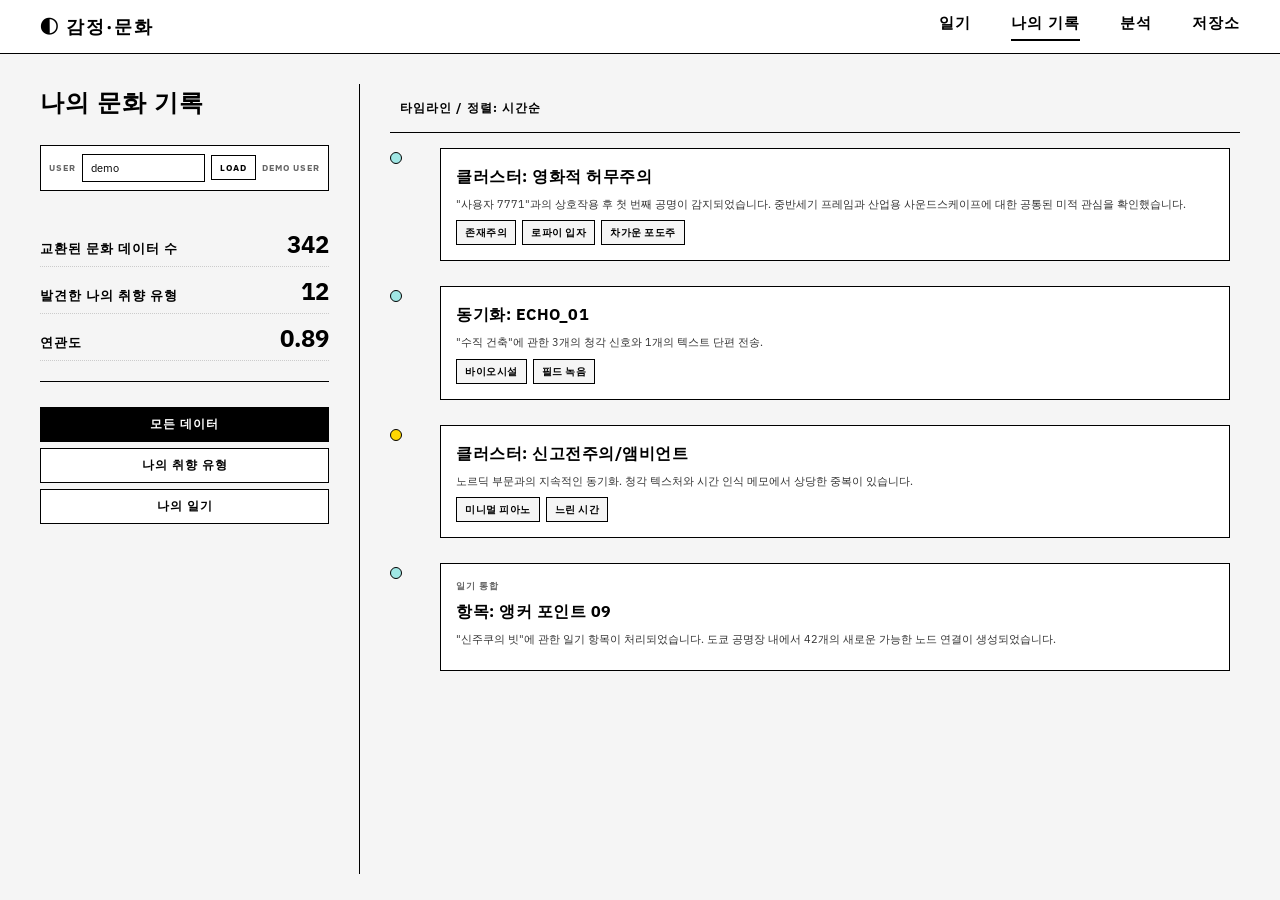
==== frontend/archive.html @ 01becde7 "배포" ====
<!DOCTYPE html>
<html lang="ko">
<head>
    <meta charset="UTF-8">
    <meta name="viewport" content="width=device-width, initial-scale=1.0">
    <title>아카이브 - 감정·문화 저널</title>
    <link href="https://fonts.googleapis.com/css2?family=IBM+Plex+Mono:wght@400;500;600&family=IBM+Plex+Sans:wght@400;500;600;700&display=swap" rel="stylesheet">
    <link rel="stylesheet" href="css/style.css">
    <link rel="stylesheet" href="css/archive.css">
</head>
<body>
    <!-- Header -->
    <header>
        <div class="header-title">◐ 감정·문화</div>
        <nav>
            <a href="index.html">일기</a>
            <a href="archive.html" class="active">나의 기록</a>
            <a href="discovery.html">분석</a>
            <a href="repository.html">저장소</a>
        </nav>
    </header>

    <!-- Main Container -->
    <div class="archive-container">
        <!-- Left Sidebar -->
        <div class="archive-sidebar">
            <h1 class="sidebar-title">나의 문화 기록</h1>

            <div class="user-panel" data-user-panel>
                <span class="user-label">USER</span>
                <input class="user-input" data-user-input type="text" value="demo" aria-label="username">
                <button class="user-button" data-user-login type="button">LOAD</button>
                <span class="current-user" data-current-user>Demo User</span>
            </div>

            <!-- Archive Summary -->
            <div class="summary-section">
                <div class="summary-stats">
                    <div class="stat-row">
                        <span class="stat-name">교환된 문화 데이터 수</span>
                        <span class="stat-value">342</span>
                    </div>
                    <div class="stat-row">
                        <span class="stat-name">발견한 나의 취향 유형</span>
                        <span class="stat-value">12</span>
                    </div>
                    <div class="stat-row">
                        <span class="stat-name">연관도</span>
                        <span class="stat-value">0.89</span>
                    </div>
                </div>
            </div>

            <!-- Refine View -->
            <div class="refine-section">
                <div class="filter-buttons">
                    <button class="filter-btn filter-btn-active">모든 데이터</button>
                    <button class="filter-btn">나의 취향 유형</button>
                    <button class="filter-btn">나의 일기</button>
                </div>
            </div>

        </div>

        <!-- Right Content Area -->
        <div class="archive-content">
            <!-- Content Header -->
            <div class="content-header">
                <span class="sort-label">타임라인 / 정렬: 시간순</span>
            </div>

            <!-- Timeline Background -->
            <div class="timeline-container" id="archiveTimeline">
                <!-- Timeline Events -->
                <div class="timeline-event">
                    <div class="timeline-dot"></div>
                    <div class="timeline-card">
                        <h3 class="card-title">클러스터: 영화적 허무주의</h3>
                        <p class="card-content">"사용자 7771"과의 상호작용 후 첫 번째 공명이 감지되었습니다. 중반세기 프레임과 산업용 사운드스케이프에 대한 공통된 미적 관심을 확인했습니다.</p>
                        <div class="card-tags">
                            <span class="card-tag">존재주의</span>
                            <span class="card-tag">로파이 입자</span>
                            <span class="card-tag">차가운 포도주</span>
                        </div>
                    </div>
                </div>

                <div class="timeline-event">
                    <div class="timeline-dot"></div>
                    <div class="timeline-card">
                        <h3 class="card-title">동기화: ECHO_01</h3>
                        <p class="card-content">"수직 건축"에 관한 3개의 청각 신호와 1개의 텍스트 단편 전송.</p>
                        <div class="card-tags">
                            <span class="card-tag">바이오시설</span>
                            <span class="card-tag">필드 녹음</span>
                        </div>
                    </div>
                </div>

                <div class="timeline-event">
                    <div class="timeline-dot timeline-dot-yellow"></div>
                    <div class="timeline-card">
                        <h3 class="card-title">클러스터: 신고전주의/앰비언트</h3>
                        <p class="card-content">노르딕 부문과의 지속적인 동기화. 청각 텍스처와 시간 인식 메모에서 상당한 중복이 있습니다.</p>
                        <div class="card-tags">
                            <span class="card-tag">미니멀 피아노</span>
                            <span class="card-tag">느린 시간</span>
                        </div>
                    </div>
                </div>

                <div class="timeline-event">
                    <div class="timeline-dot"></div>
                    <div class="timeline-card">
                        <div class="card-label">일기 통합</div>
                        <h3 class="card-title">항목: 앵커 포인트 09</h3>
                        <p class="card-content">"신주쿠의 빗"에 관한 일기 항목이 처리되었습니다. 도쿄 공명장 내에서 42개의 새로운 가능한 노드 연결이 생성되었습니다.</p>
                    </div>
                </div>
            </div>
        </div>
    </div>

    <script src="js/session.js"></script>
    <script src="js/archive.js"></script>
</body>
</html>
---- frontend/css/style.css ----
* {
    margin: 0;
    padding: 0;
    box-sizing: border-box;
}

body {
    font-family: 'IBM Plex Sans', sans-serif;
    background-color: #f5f5f5;
    color: #000;
    line-height: 1.5;
    min-height: 100vh;
}

/* Header */
header {
    background-color: #fff;
    border-bottom: 1px solid #000;
    padding: 12px 40px;
    display: flex;
    justify-content: space-between;
    align-items: center;
}

.header-title {
    font-size: 18px;
    font-weight: 700;
    letter-spacing: 2px;
}

nav {
    display: flex;
    gap: 40px;
}

nav a {
    text-decoration: none;
    color: #000;
    font-size: 15px;
    font-weight: 700;
    letter-spacing: 1px;
    border-bottom: 2px solid transparent;
    padding-bottom: 4px;
    transition: border-color 0.3s;
}

nav a:hover {
    border-bottom-color: #000;
}

nav a.active {
    border-bottom-color: #000;
}

/* Main Container */
.main-container {
    display: grid;
    grid-template-columns: 400px 1fr;
    gap: 30px;
    padding: 30px 40px 0 40px;
    max-width: 1600px;
    margin: 0 auto;
    height: calc(100vh - 80px);
    overflow: hidden;
}

/* Left Column - Input */
.input-column {
    display: flex;
    flex-direction: column;
    gap: 6px;
    height: 100%;
    overflow-y: auto;
    overflow-x: hidden;
    border-right: 1px solid #000;
    padding-right: 30px;
    padding-bottom: 24px;
    position: relative;
}

.input-column::before {
    content: '';
    position: absolute;
    right: -1px;
    top: -9999px;
    height: calc(100vh + 9999px);
    width: 1px;
    background-color: #000;
}

.session-label {
    font-size: 11px;
    font-weight: 600;
    letter-spacing: 2px;
    color: #666;
    text-transform: uppercase;
    margin-bottom: 0;
}

.section-title {
    font-size: 24px;
    font-weight: 700;
    letter-spacing: 1px;
    margin-top: 0;
    margin-bottom: 0;
}

/* Daily Entry Textarea */
.daily-entry-section {
    border: 1px solid #000;
    padding: 15px;
    margin-top: 12px;
}

.daily-entry-textarea {
    width: 100%;
    height: 235px;
    border: none;
    font-family: 'IBM Plex Sans', sans-serif;
    font-size: 14px;
    resize: none;
    padding: 0;
    background: transparent;
    color: #000;
}

.daily-entry-textarea::placeholder {
    color: #999;
}

.daily-entry-textarea:focus {
    outline: none;
}

/* Multimodal Input */
.multimodal-section {
    display: grid;
    grid-template-columns: 1fr 1fr;
    gap: 1px;
    border: 1px solid #000;
    margin-top: 10px;
    margin-bottom: 10px;
}

.input-option {
    border: 1px solid #000;
    padding: 12px;
    text-align: center;
    cursor: pointer;
    transition: background-color 0.2s;
    background-color: #fff;
}

.input-option:hover {
    background-color: #f0f0f0;
}

.input-option-label {
    font-size: 15px;
    font-weight: 700;
    letter-spacing: 2px;
    margin-bottom: 10px;
    display: block;
}

.input-option-action {
    font-size: 14px;
    color: #666;
    font-weight: 600;
}

input[type="file"] {
    display: none;
}

.drawing-panel,
.link-panel {
    border: 1px solid #000;
    background-color: #fff;
    padding: 10px;
    margin-bottom: 10px;
}

.drawing-panel[hidden],
.link-panel[hidden] {
    display: none;
}

#drawingCanvas {
    width: 100%;
    height: 180px;
    display: block;
    border: 1px solid #000;
    background-color: #fff;
    touch-action: none;
}

.drawing-actions,
.link-panel {
    display: flex;
    gap: 8px;
}

.drawing-actions {
    margin-top: 8px;
}

.drawing-actions button,
.link-panel button {
    border: 1px solid #000;
    background-color: #000;
    color: #fff;
    font-family: 'IBM Plex Sans', sans-serif;
    font-size: 11px;
    font-weight: 700;
    letter-spacing: 1px;
    padding: 8px 10px;
    cursor: pointer;
    white-space: nowrap;
}

.drawing-actions button:first-child {
    background-color: #fff;
    color: #000;
}

.link-input {
    flex: 1;
    min-width: 0;
    border: 1px solid #000;
    padding: 8px 10px;
    font-family: 'IBM Plex Sans', sans-serif;
    font-size: 12px;
    color: #000;
    background-color: #fff;
}

.link-input:focus {
    outline: none;
}

.transcription-review {
    border: 1px solid #000;
    padding: 10px;
    background-color: #fff;
    margin-bottom: 10px;
}

.transcription-review-label {
    font-size: 10px;
    font-weight: 700;
    letter-spacing: 1.5px;
    color: #666;
    margin-bottom: 6px;
}

.transcription-items {
    display: flex;
    flex-wrap: wrap;
    gap: 6px;
    margin-bottom: 8px;
}

.transcription-item {
    display: inline-flex;
    align-items: center;
    gap: 6px;
    border: 1px solid #000;
    background-color: #fff;
    padding: 4px 6px;
}

.transcription-item-meta {
    font-size: 9px;
    font-weight: 700;
    letter-spacing: 0.8px;
    color: #000;
    text-transform: uppercase;
}

.transcription-item-remove {
    border: none;
    border-left: 1px solid #000;
    background-color: transparent;
    color: #666;
    cursor: pointer;
    font-family: 'IBM Plex Sans', sans-serif;
    font-size: 8px;
    font-weight: 700;
    letter-spacing: 0.8px;
    padding-left: 6px;
}

.transcription-item-remove:hover {
    color: #000;
}

.transcription-textarea {
    width: 100%;
    min-height: 88px;
    border: none;
    resize: vertical;
    font-family: 'IBM Plex Sans', sans-serif;
    font-size: 12px;
    line-height: 1.45;
    background: transparent;
    color: #000;
}

.transcription-textarea:focus {
    outline: none;
}

.api-status {
    min-height: 18px;
    font-size: 11px;
    font-weight: 600;
    color: #666;
    letter-spacing: 0.5px;
    margin-bottom: 8px;
}

/* Analyze Button */
.analyze-button {
    width: 100%;
    padding: 16px;
    background-color: #000;
    color: #fff;
    border: none;
    font-size: 13px;
    font-weight: 700;
    letter-spacing: 2px;
    cursor: pointer;
    transition: background-color 0.3s;
    font-family: 'IBM Plex Sans', sans-serif;
}

.analyze-button:hover {
    background-color: #333;
}

.analyze-button:active {
    background-color: #000;
}

/* Right Column - Recommendations */
.recommendation-column {
    display: flex;
    flex-direction: column;
    gap: 12px;
    height: 100%;
    overflow: hidden;
}

.filter-bar {
    display: flex;
    gap: 20px;
    padding-bottom: 0;
    align-items: center;
}

.filter-label {
    font-size: 11px;
    font-weight: 600;
    letter-spacing: 2px;
    color: #666;
    margin-bottom: 0;
    display: block;
}

.filter-dropdown {
    font-family: 'IBM Plex Sans', sans-serif;
    border: 1px solid #000;
    padding: 8px 12px;
    background-color: #fff;
    cursor: pointer;
    font-size: 12px;
    flex: 1;
    max-width: 150px;
}

.filter-dropdown:focus {
    outline: none;
}

/* Recommendations Grid */
.recommendations-list {
    display: grid;
    grid-template-columns: 1fr 1fr;
    gap: 15px;
    overflow-y: auto;
    padding-right: 10px;
    padding-bottom: 20px;
}

.recommendations-list::-webkit-scrollbar {
    width: 8px;
}

.recommendations-list::-webkit-scrollbar-track {
    background: #f5f5f5;
}

.recommendations-list::-webkit-scrollbar-thumb {
    background: #999;
    border-radius: 4px;
}

/* Recommendation Card */
.recommendation-card {
    border: 1px solid #000;
    background-color: #fff;
    display: flex;
    flex-direction: column;
}

.rec-header {
    padding: 10px 12px;
}

.rec-number {
    font-size: 9px;
    font-weight: 600;
    letter-spacing: 1.5px;
    color: #666;
    margin-bottom: 4px;
}

.rec-title {
    font-size: 22px;
    font-weight: 700;
    letter-spacing: 0.5px;
    line-height: 1.2;
}

.rec-tags {
    display: flex;
    gap: 4px;
    flex-wrap: wrap;
    padding: 8px 12px;
    font-size: 10px;
    font-weight: 600;
    color: #666;
}

.rec-tag {
    font-size: 10px;
    letter-spacing: 0.3px;
}

.rec-reason {
    font-size: 12px;
    line-height: 1.4;
    padding: 6px 12px;
    color: #333;
    border-bottom: 1px solid #000;
    flex: 1;
}

.user-panel {
    display: grid;
    grid-template-columns: auto minmax(80px, 1fr) auto auto;
    gap: 6px;
    align-items: center;
    border: 1px solid #000;
    background-color: #fff;
    padding: 8px;
    margin-bottom: 10px;
}

.user-label,
.current-user {
    font-size: 9px;
    font-weight: 700;
    letter-spacing: 1px;
    color: #666;
    text-transform: uppercase;
}

.user-input {
    min-width: 0;
    border: 1px solid #000;
    padding: 6px 8px;
    font-family: 'IBM Plex Sans', sans-serif;
    font-size: 11px;
    background-color: #fff;
}

.user-button,
.rec-save-button {
    border: 1px solid #000;
    background-color: #fff;
    color: #000;
    cursor: pointer;
    font-family: 'IBM Plex Sans', sans-serif;
    font-size: 9px;
    font-weight: 700;
    letter-spacing: 1px;
    padding: 6px 8px;
    text-transform: uppercase;
}

.user-button:hover,
.rec-save-button:hover {
    background-color: #000;
    color: #fff;
}

.user-button:disabled,
.rec-save-button:disabled {
    cursor: default;
    color: #666;
    background-color: #eee;
}

.rec-save-button {
    width: 100%;
    border-left: none;
    border-right: none;
    border-bottom: none;
}

.discovery-sidebar .user-panel {
    grid-template-columns: 1fr;
}

.discovery-sidebar .user-input,
.discovery-sidebar .user-button,
.discovery-sidebar .current-user {
    width: 100%;
}

.rec-footer {
    display: grid;
    grid-template-columns: 2fr 1fr 1fr;
    height: 70px;
    border-top: 1px solid #000;
    align-items: stretch;
}

.rec-dots {
    background-image: radial-gradient(circle, #000 1px, transparent 1px);
    background-size: 8px 8px;
    background-position: 0 0;
    border-right: 1px solid #000;
}

.rec-type {
    border-right: 1px solid #000;
    padding: 8px 12px;
    font-size: 14px;
    font-weight: 700;
    letter-spacing: 1.2px;
    display: flex;
    flex-direction: column;
    justify-content: center;
    align-items: center;
    background-color: #f0f0f0;
    text-align: center;
    line-height: 1.2;
}

.rec-type.music {
    background-color: #a0e7e5;
}

.rec-type.movie {
    background-color: #ffd700;
}

.rec-type.book {
    background-color: #c8e6c9;
}

.rec-type-label {
    font-size: 8px;
    font-weight: 600;
    letter-spacing: 0.8px;
    color: #333;
    display: block;
    margin-top: 2px;
}

.rec-score {
    padding: 8px 12px;
    display: flex;
    flex-direction: column;
    justify-content: center;
    align-items: center;
    text-align: center;
}

.rec-score-label {
    font-size: 8px;
    font-weight: 600;
    letter-spacing: 0.8px;
    color: #666;
    display: block;
    margin-bottom: 3px;
    line-height: 1.1;
}

.rec-score-value {
    font-size: 16px;
    font-weight: 700;
    line-height: 1;
}

/* Analysis Result Section */
.analysis-result {
    background-color: #fff;
    border: 1px solid #000;
    padding: 20px;
    margin-bottom: 20px;
}

.analysis-result-title {
    font-size: 11px;
    font-weight: 600;
    letter-spacing: 2px;
    color: #666;
    margin-bottom: 12px;
}

.analysis-grid {
    display: grid;
    grid-template-columns: 1fr 1fr;
    gap: 20px;
    margin-bottom: 15px;
}

.analysis-item {
    text-align: center;
}

.analysis-label {
    font-size: 11px;
    font-weight: 600;
    letter-spacing: 2px;
    color: #666;
    margin-bottom: 6px;
}

.analysis-value {
    font-size: 24px;
    font-weight: 700;
    margin-bottom: 8px;
}

.progress-bar {
    width: 100%;
    height: 4px;
    background-color: #ddd;
    border: 1px solid #000;
}

.progress-fill {
    height: 100%;
    background-color: #000;
    width: 0%;
}

.keywords-section {
    border-top: 1px solid #000;
    padding-top: 15px;
}

.keywords-label {
    font-size: 11px;
    font-weight: 600;
    letter-spacing: 2px;
    color: #666;
    display: block;
    margin-bottom: 10px;
}

.keywords {
    display: flex;
    flex-wrap: wrap;
    gap: 8px;
}

.keyword {
    font-size: 12px;
    padding: 4px 8px;
    border: 1px solid #000;
    background-color: #fff;
}

/* Responsive */
@media (max-width: 1200px) {
    .main-container {
        grid-template-columns: 1fr;
        gap: 20px;
        padding: 20px;
        height: auto;
        overflow: visible;
    }

    .input-column {
        overflow: visible;
        border-right: none;
        padding-right: 0;
    }

    .multimodal-section {
        grid-template-columns: 1fr 1fr;
    }

    .recommendations-list {
        max-height: none;
        grid-template-columns: 1fr;
    }
}

@media (max-width: 768px) {
    header {
        flex-direction: column;
        gap: 15px;
        padding: 15px 20px;
    }

    nav {
        gap: 20px;
    }

    .main-container {
        padding: 15px;
        gap: 15px;
    }

    .multimodal-section {
        grid-template-columns: 1fr;
    }

    .filter-bar {
        flex-wrap: wrap;
    }
}
---- frontend/css/archive.css ----
/* Archive Page Layout */
.archive-container {
    display: grid;
    grid-template-columns: 320px 1fr;
    gap: 30px;
    padding: 30px 40px 0 40px;
    max-width: 1600px;
    margin: 0 auto;
    height: calc(100vh - 80px);
    overflow: hidden;
}

/* Left Sidebar */
.archive-sidebar {
    display: flex;
    flex-direction: column;
    gap: 25px;
    height: 100%;
    overflow: hidden;
    padding-right: 30px;
    border-right: 1px solid #000;
    position: relative;
}

.archive-sidebar::before {
    content: '';
    position: absolute;
    right: -1px;
    top: -9999px;
    height: calc(100vh + 9999px);
    width: 1px;
    background-color: #000;
}

.archive-sidebar::-webkit-scrollbar {
    width: 6px;
}

.archive-sidebar::-webkit-scrollbar-track {
    background: transparent;
}

.archive-sidebar::-webkit-scrollbar-thumb {
    background: #999;
    border-radius: 3px;
}

.temporal-label {
    font-size: 10px;
    font-weight: 600;
    letter-spacing: 2px;
    color: #666;
    text-transform: uppercase;
    margin-bottom: 0;
}

.sidebar-title {
    font-size: 24px;
    font-weight: 700;
    letter-spacing: 1px;
    margin: 0;
}

/* Summary Section */
.summary-section {
    display: flex;
    flex-direction: column;
    gap: 12px;
    padding-bottom: 20px;
    border-bottom: 1px solid #000;
}

.summary-label {
    font-size: 10px;
    font-weight: 600;
    letter-spacing: 2px;
    color: #666;
    text-transform: uppercase;
    margin: 0;
}

.summary-stats {
    display: flex;
    flex-direction: column;
    gap: 6px;
}

.stat-row {
    display: flex;
    justify-content: space-between;
    align-items: baseline;
    padding-bottom: 4px;
    border-bottom: 1px dotted #ccc;
}

.stat-name {
    font-size: 13px;
    font-weight: 700;
    letter-spacing: 1px;
    color: #000;
    text-transform: uppercase;
}

.stat-value {
    font-size: 24px;
    font-weight: 900;
    color: #000;
}

/* Refine Section */
.refine-section {
    display: flex;
    flex-direction: column;
    gap: 12px;
}

.refine-label {
    font-size: 10px;
    font-weight: 600;
    letter-spacing: 2px;
    color: #666;
    text-transform: uppercase;
    margin: 0;
}

.filter-buttons {
    display: flex;
    flex-direction: column;
    gap: 6px;
}

.filter-btn {
    padding: 8px 12px;
    border: 1px solid #000;
    background-color: #fff;
    font-size: 12px;
    font-weight: 700;
    letter-spacing: 1px;
    text-transform: uppercase;
    cursor: pointer;
    transition: background-color 0.2s;
    font-family: 'IBM Plex Sans', sans-serif;
}

.filter-btn:hover {
    background-color: #f0f0f0;
}

.filter-btn-active {
    background-color: #000;
    color: #fff;
}

/* Footer Info */
.archive-footer-info {
    font-size: 8px;
    line-height: 1.4;
    color: #999;
    padding-top: 20px;
    border-top: 1px solid #000;
    margin-top: auto;
}

/* Right Content Area */
.archive-content {
    display: flex;
    flex-direction: column;
    gap: 15px;
    height: 100%;
    overflow-y: auto;
    padding-right: 10px;
    padding-bottom: 20px;
    position: relative;
}

.archive-content::before {
    content: '';
    position: absolute;
    top: 50px;
    left: 0;
    right: 0;
    bottom: 0;
    background-image: radial-gradient(circle, #ddd 0.5px, transparent 0.5px);
    background-size: 20px 20px;
    background-position: 0 0;
    pointer-events: none;
    z-index: 0;
}

.archive-content::-webkit-scrollbar {
    width: 8px;
}

.archive-content::-webkit-scrollbar-track {
    background: transparent;
}

.archive-content::-webkit-scrollbar-thumb {
    background: #999;
    border-radius: 4px;
}

/* Content Header */
.content-header {
    display: flex;
    gap: 20px;
    padding-bottom: 15px;
    border-bottom: 1px solid #000;
    font-size: 12px;
    font-weight: 700;
    letter-spacing: 1px;
    color: #000;
    text-transform: uppercase;
    position: relative;
    z-index: 1;
    background-color: #f5f5f5;
    margin: 0 -10px 0 0;
    padding: 15px 10px;
}

.sort-label,
.density-label,
.duration-label {
    white-space: nowrap;
}

/* Timeline Container */
.timeline-container {
    display: flex;
    flex-direction: column;
    gap: 25px;
    position: relative;
    z-index: 1;
}

/* Timeline Event */
.timeline-event {
    display: grid;
    grid-template-columns: 30px 1fr;
    gap: 20px;
    align-items: flex-start;
    position: relative;
}

.timeline-dot {
    width: 12px;
    height: 12px;
    background-color: #a0e7e5;
    border: 1px solid #000;
    border-radius: 50%;
    margin-top: 4px;
    flex-shrink: 0;
}

.timeline-dot-yellow {
    background-color: #ffd700;
}

/* Timeline Card */
.timeline-card {
    border: 1px solid #000;
    padding: 15px;
    background-color: #fff;
}

.card-label {
    font-size: 9px;
    font-weight: 600;
    letter-spacing: 1px;
    color: #666;
    text-transform: uppercase;
    margin-bottom: 6px;
}

.card-title {
    font-size: 16px;
    font-weight: 700;
    letter-spacing: 0.5px;
    margin: 0 0 8px 0;
}

.card-content {
    font-size: 11px;
    line-height: 1.5;
    color: #333;
    margin: 0 0 8px 0;
}

.card-tags {
    display: flex;
    gap: 6px;
    flex-wrap: wrap;
}

.card-tag {
    font-size: 10px;
    font-weight: 700;
    letter-spacing: 0.5px;
    color: #000;
    padding: 4px 8px;
    border: 1px solid #000;
    background-color: #f5f5f5;
    text-transform: uppercase;
}

/* Responsive */
@media (max-width: 1200px) {
    .archive-container {
        grid-template-columns: 1fr;
        gap: 20px;
        padding: 20px;
    }

    .archive-sidebar {
        height: auto;
        overflow-y: visible;
        padding-right: 0;
        border-right: none;
        border-bottom: 1px solid #000;
        padding-bottom: 20px;
    }

    .archive-sidebar::before {
        display: none;
    }
}

@media (max-width: 768px) {
    .archive-container {
        padding: 15px;
        gap: 15px;
    }

    .content-header {
        flex-direction: column;
        gap: 8px;
    }
}
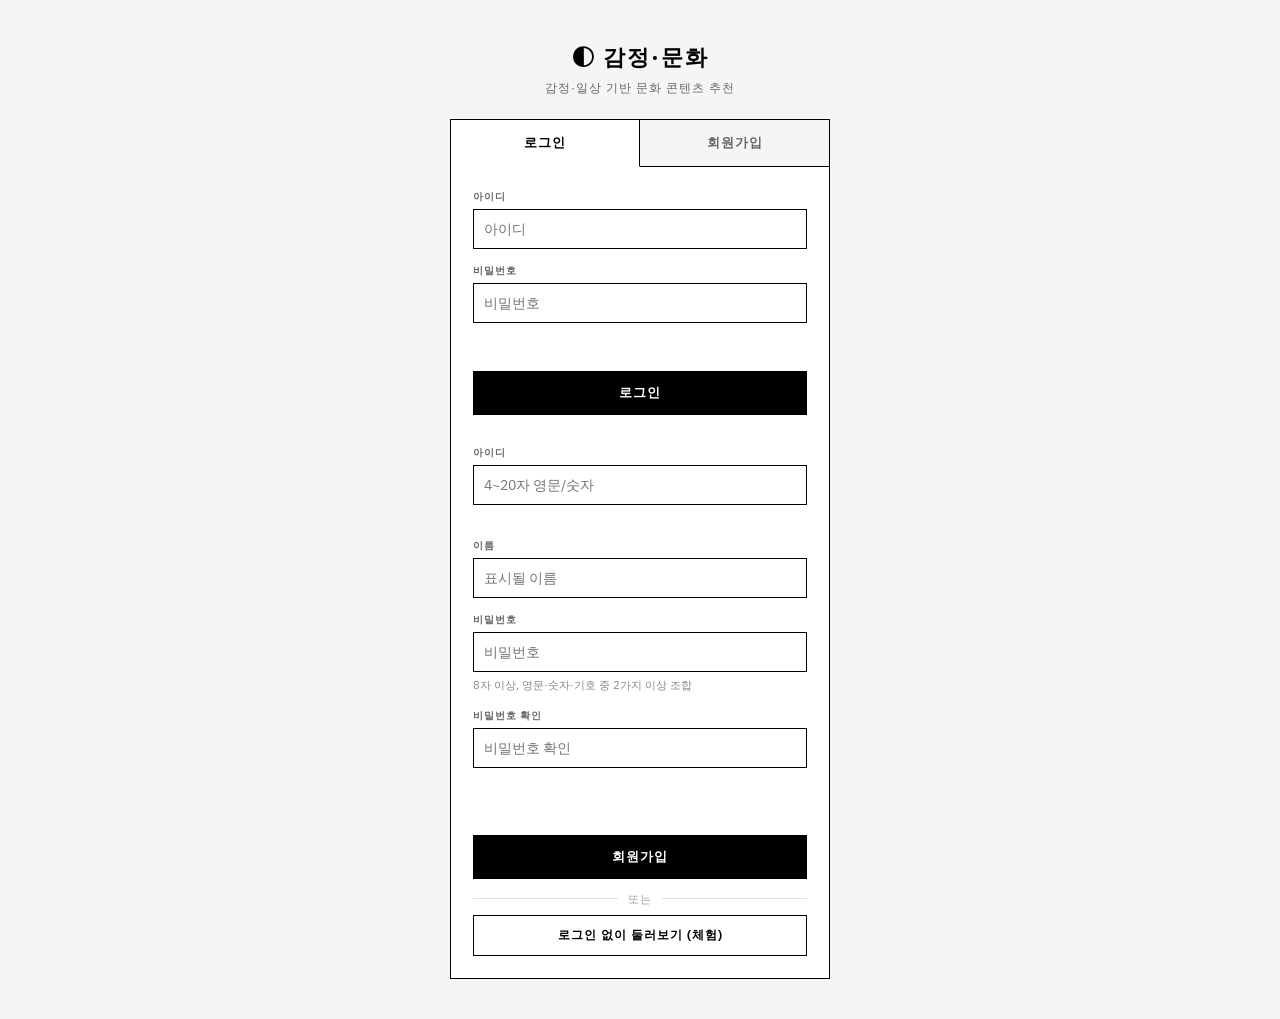
==== commit 617b5e91: "feat: 회원 관련 기능 업데이트" ====
--- a/frontend/archive.html
+++ b/frontend/archive.html
@@ -28,9 +28,8 @@
 
             <div class="user-panel" data-user-panel>
                 <span class="user-label">USER</span>
-                <input class="user-input" data-user-input type="text" value="demo" aria-label="username">
-                <button class="user-button" data-user-login type="button">LOAD</button>
-                <span class="current-user" data-current-user>Demo User</span>
+                <span class="current-user" data-current-user>게스트</span>
+                <button class="user-button" data-logout type="button">로그아웃</button>
             </div>
 
             <!-- Archive Summary -->
@@ -121,6 +120,7 @@
         </div>
     </div>
 
+    <script src="config.js"></script>
     <script src="js/session.js"></script>
     <script src="js/archive.js"></script>
 </body>
--- a/frontend/css/style.css
+++ b/frontend/css/style.css
@@ -459,13 +459,19 @@
 
 .user-panel {
     display: grid;
-    grid-template-columns: auto minmax(80px, 1fr) auto auto;
+    grid-template-columns: auto 1fr auto;
     gap: 6px;
     align-items: center;
     border: 1px solid #000;
     background-color: #fff;
     padding: 8px;
     margin-bottom: 10px;
+}
+
+.current-user {
+    overflow: hidden;
+    text-overflow: ellipsis;
+    white-space: nowrap;
 }
 
 .user-label,
@@ -528,6 +534,198 @@
 .discovery-sidebar .user-button,
 .discovery-sidebar .current-user {
     width: 100%;
+}
+
+/* ===== 인증(로그인/회원가입) 페이지 ===== */
+.auth-body {
+    display: flex;
+    align-items: center;
+    justify-content: center;
+    padding: 40px 20px;
+    background-color: #f5f5f5;
+}
+
+.auth-shell {
+    width: 100%;
+    max-width: 380px;
+    text-align: center;
+}
+
+.auth-brand {
+    font-size: 22px;
+    font-weight: 700;
+    letter-spacing: 2px;
+}
+
+.auth-subtitle {
+    font-size: 12px;
+    color: #666;
+    letter-spacing: 1px;
+    margin-top: 6px;
+    margin-bottom: 22px;
+}
+
+.auth-card {
+    border: 1px solid #000;
+    background-color: #fff;
+    padding: 0;
+    text-align: left;
+}
+
+.auth-tabs {
+    display: grid;
+    grid-template-columns: 1fr 1fr;
+}
+
+.auth-tab {
+    border: none;
+    border-bottom: 1px solid #000;
+    background-color: #f5f5f5;
+    color: #666;
+    cursor: pointer;
+    font-family: 'IBM Plex Sans', sans-serif;
+    font-size: 13px;
+    font-weight: 700;
+    letter-spacing: 1px;
+    padding: 14px 0;
+}
+
+.auth-tab:first-child {
+    border-right: 1px solid #000;
+}
+
+.auth-tab-active {
+    background-color: #fff;
+    color: #000;
+    border-bottom-color: transparent;
+}
+
+.auth-form {
+    display: flex;
+    flex-direction: column;
+    gap: 14px;
+    padding: 22px 22px 8px 22px;
+}
+
+.auth-field {
+    display: flex;
+    flex-direction: column;
+    gap: 5px;
+}
+
+.auth-field-label {
+    font-size: 10px;
+    font-weight: 700;
+    letter-spacing: 1px;
+    color: #666;
+    text-transform: uppercase;
+}
+
+.auth-field input {
+    border: 1px solid #000;
+    padding: 10px;
+    font-family: 'IBM Plex Sans', sans-serif;
+    font-size: 14px;
+    background-color: #fff;
+}
+
+.auth-field input:focus {
+    outline: 2px solid #000;
+    outline-offset: -1px;
+}
+
+.auth-hint {
+    font-size: 11px;
+    color: #888;
+    min-height: 14px;
+}
+
+.auth-hint-ok {
+    color: #1a7f37;
+}
+
+.auth-hint-error {
+    color: #b00020;
+}
+
+.auth-message {
+    font-size: 12px;
+    min-height: 16px;
+}
+
+.auth-message-error {
+    color: #b00020;
+}
+
+.auth-message-ok {
+    color: #1a7f37;
+}
+
+.auth-submit {
+    border: 1px solid #000;
+    background-color: #000;
+    color: #fff;
+    cursor: pointer;
+    font-family: 'IBM Plex Sans', sans-serif;
+    font-size: 13px;
+    font-weight: 700;
+    letter-spacing: 1px;
+    padding: 12px;
+    margin-top: 4px;
+}
+
+.auth-submit:hover {
+    background-color: #333;
+}
+
+.auth-submit:disabled {
+    cursor: default;
+    background-color: #999;
+    border-color: #999;
+}
+
+.auth-divider {
+    display: flex;
+    align-items: center;
+    gap: 10px;
+    padding: 4px 22px;
+    color: #999;
+    font-size: 11px;
+    letter-spacing: 1px;
+}
+
+.auth-divider::before,
+.auth-divider::after {
+    content: '';
+    flex: 1;
+    height: 1px;
+    background-color: #ddd;
+}
+
+.auth-guest {
+    display: block;
+    width: calc(100% - 44px);
+    margin: 4px 22px 22px 22px;
+    border: 1px solid #000;
+    background-color: #fff;
+    color: #000;
+    cursor: pointer;
+    font-family: 'IBM Plex Sans', sans-serif;
+    font-size: 12px;
+    font-weight: 700;
+    letter-spacing: 1px;
+    padding: 11px;
+}
+
+.auth-guest:hover {
+    background-color: #000;
+    color: #fff;
+}
+
+.auth-guest:disabled {
+    cursor: default;
+    color: #666;
+    background-color: #eee;
 }
 
 .rec-footer {
